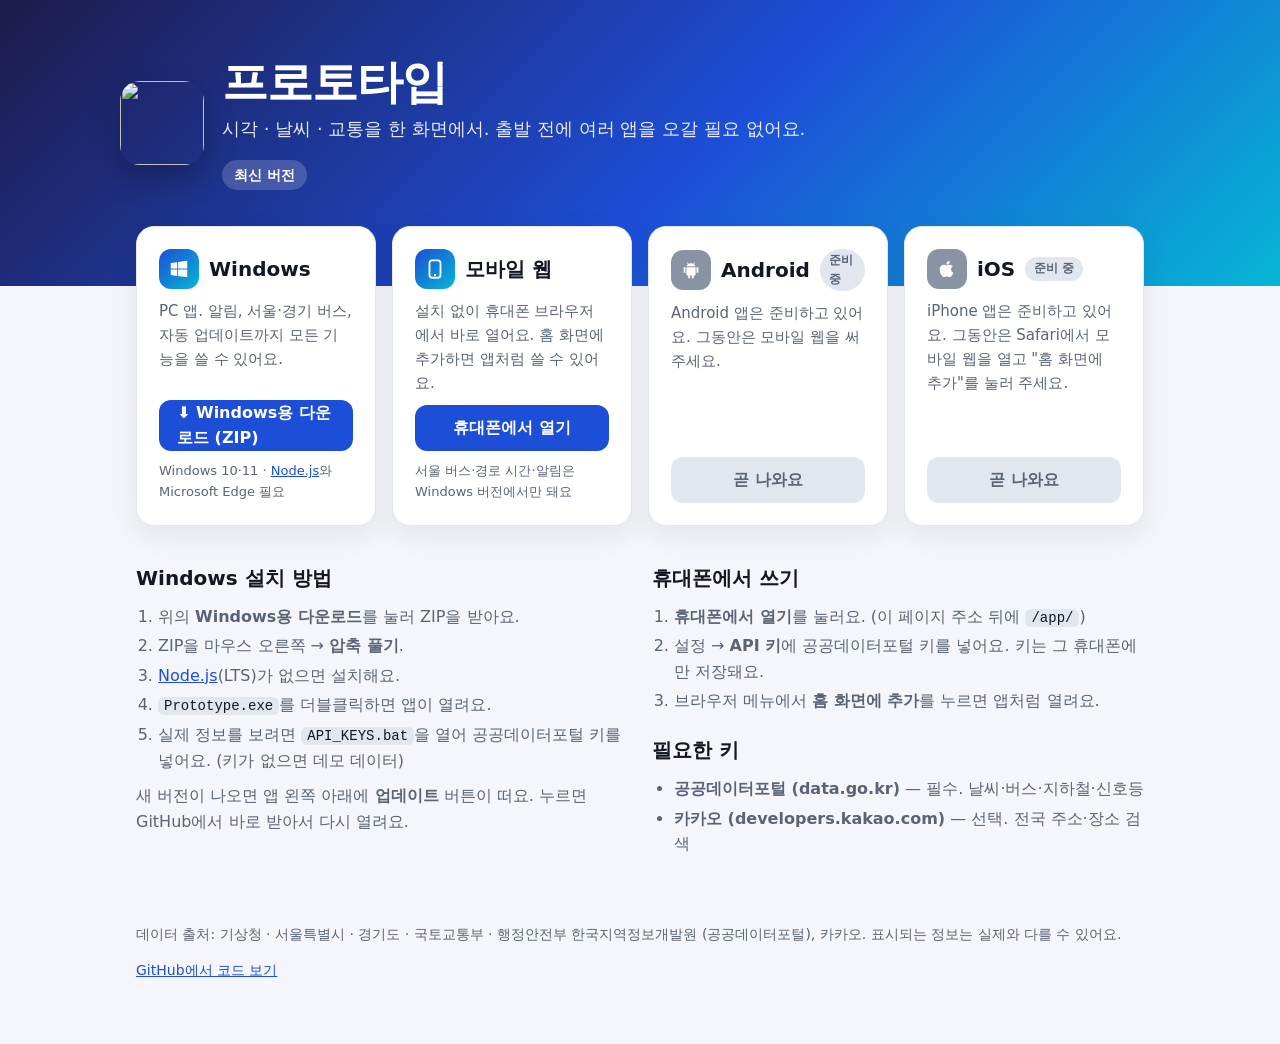
==== site/index.html @ 010fbab5 "프로토타입 1.2.0: Windows 앱 + 모바일 웹 + 다운로드 페이지 - Windows: Prototype.exe (Edge 앱 창 + 로컬 Node 서버) - 자동 업데이트" ====
<!doctype html>
<html lang="ko">
<head>
  <meta charset="utf-8">
  <meta name="viewport" content="width=device-width, initial-scale=1">
  <meta name="color-scheme" content="light dark">
  <title>프로토타입 다운로드</title>
  <meta name="description" content="시각·날씨·교통을 한 화면에서 — 프로토타입 앱 다운로드">
  <link rel="icon" href="icon.svg" type="image/svg+xml">
  <style>
    :root {
      --bg: #f4f6fb; --card: #ffffff; --text: #121722; --muted: #5a6474; --line: #e1e6ef;
      --accent: #1d4ed8; --accent-2: #06b6d4; --soon: #8a93a3; --ok: #15803d;
      --shadow: 0 10px 30px rgba(17, 24, 39, .08);
    }
    @media (prefers-color-scheme: dark) {
      :root { --bg: #0b0f1a; --card: #141a28; --text: #eef2f8; --muted: #a3adbd; --line: #263043; --accent: #6ea2ff; --accent-2: #38d1e6; --soon: #7b8495; --ok: #4fd18a; --shadow: 0 10px 30px rgba(0, 0, 0, .4); }
    }
    * { box-sizing: border-box; }
    body { margin: 0; background: var(--bg); color: var(--text); font: 16px/1.6 "Segoe UI Variable Text", "Segoe UI", "Malgun Gothic", "Apple SD Gothic Neo", system-ui, sans-serif; }
    a { color: var(--accent); }
    .hero { background: linear-gradient(135deg, #1e1b4b 0%, #1d4ed8 55%, #06b6d4 100%); color: #fff; padding: 56px 16px 96px; }
    .wrap { max-width: 1040px; margin: 0 auto; }
    .brand { display: flex; align-items: center; gap: 18px; }
    .brand img { width: 84px; height: 84px; border-radius: 20px; box-shadow: 0 12px 30px rgba(0,0,0,.25); }
    h1 { margin: 0; font-size: clamp(30px, 5vw, 46px); line-height: 1.15; letter-spacing: -0.02em; }
    .tag { margin: 6px 0 0; font-size: 18px; opacity: .9; }
    .ver { display: inline-block; margin-top: 16px; padding: 4px 12px; border-radius: 999px; background: rgba(255,255,255,.18); font-weight: 600; font-size: 14px; }
    .cards { display: grid; grid-template-columns: repeat(auto-fit, minmax(240px, 1fr)); gap: 16px; margin-top: -60px; padding: 0 16px; }
    .card { background: var(--card); border: 1px solid var(--line); border-radius: 18px; padding: 22px; box-shadow: var(--shadow); display: flex; flex-direction: column; gap: 10px; }
    .card h2 { margin: 0; font-size: 20px; display: flex; align-items: center; gap: 10px; }
    .card p { margin: 0; color: var(--muted); font-size: 15px; }
    .card .grow { flex: 1; }
    .ico { width: 40px; height: 40px; border-radius: 12px; display: inline-flex; align-items: center; justify-content: center; background: linear-gradient(135deg, var(--accent), var(--accent-2)); color: #fff; flex: none; }
    .ico svg { width: 22px; height: 22px; }
    .soon .ico { background: var(--soon); }
    .btn { display: inline-flex; align-items: center; justify-content: center; gap: 8px; min-height: 46px; padding: 0 18px; border-radius: 12px; background: var(--accent); color: #fff; font-weight: 700; text-decoration: none; border: 0; }
    .btn:hover { filter: brightness(1.08); }
    .btn.ghost { background: transparent; color: var(--accent); border: 1px solid var(--line); }
    .btn[aria-disabled="true"] { background: var(--line); color: var(--muted); pointer-events: none; }
    .badge { font-size: 12px; font-weight: 700; padding: 2px 9px; border-radius: 999px; background: var(--line); color: var(--muted); }
    section.more { padding: 36px 16px 8px; }
    section.more h3 { font-size: 20px; margin: 0 0 10px; }
    ol, ul { margin: 0; padding-left: 22px; color: var(--muted); }
    li { margin: 4px 0; }
    code { background: var(--line); padding: 1px 6px; border-radius: 6px; font-size: 14px; color: var(--text); }
    .grid2 { display: grid; grid-template-columns: repeat(auto-fit, minmax(300px, 1fr)); gap: 24px; }
    footer { padding: 40px 16px 48px; color: var(--muted); font-size: 14px; }
    :focus-visible { outline: 3px solid var(--accent-2); outline-offset: 2px; border-radius: 10px; }
  </style>
</head>
<body>
  <header class="hero">
    <div class="wrap brand">
      <img src="icon.svg" alt="">
      <div>
        <h1>프로토타입</h1>
        <p class="tag">시각 · 날씨 · 교통을 한 화면에서. 출발 전에 여러 앱을 오갈 필요 없어요.</p>
        <span class="ver" id="ver">최신 버전 확인 중…</span>
      </div>
    </div>
  </header>

  <main class="wrap">
    <div class="cards">
      <article class="card">
        <h2><span class="ico"><svg viewBox="0 0 24 24" fill="currentColor"><path d="M3 5.5 10 4.5v7H3zM11 4.4 21 3v8.5H11zM3 12.5h7v7l-7-1zM11 12.5h10V21l-10-1.4z"/></svg></span>Windows</h2>
        <p class="grow">PC 앱. 알림, 서울·경기 버스, 자동 업데이트까지 모든 기능을 쓸 수 있어요.</p>
        <a class="btn" href="https://github.com/Archenied/prototype/archive/refs/heads/main.zip">⬇ Windows용 다운로드 (ZIP)</a>
        <p style="font-size:13px">Windows 10·11 · <a href="https://nodejs.org/">Node.js</a>와 Microsoft Edge 필요</p>
      </article>

      <article class="card">
        <h2><span class="ico"><svg viewBox="0 0 24 24" fill="none" stroke="currentColor" stroke-width="2"><rect x="6" y="2.5" width="12" height="19" rx="3"/><path d="M11 18.5h2"/></svg></span>모바일 웹</h2>
        <p class="grow">설치 없이 휴대폰 브라우저에서 바로 열어요. 홈 화면에 추가하면 앱처럼 쓸 수 있어요.</p>
        <a class="btn" href="app/">휴대폰에서 열기</a>
        <p style="font-size:13px">서울 버스·경로 시간·알림은 Windows 버전에서만 돼요</p>
      </article>

      <article class="card soon">
        <h2><span class="ico"><svg viewBox="0 0 24 24" fill="currentColor"><path d="M7 9h10v8a1 1 0 0 1-1 1h-1v3h-2v-3h-2v3H9v-3H8a1 1 0 0 1-1-1zM4 9h2v6H4zm14 0h2v6h-2zM8.3 3.6l1 1.7A5 5 0 0 1 12 4.5a5 5 0 0 1 2.7.8l1-1.7.6.4-1 1.7A5 5 0 0 1 17 8H7a5 5 0 0 1 1.7-2.3l-1-1.7z"/></svg></span>Android <span class="badge">준비 중</span></h2>
        <p class="grow">Android 앱은 준비하고 있어요. 그동안은 모바일 웹을 써 주세요.</p>
        <span class="btn" aria-disabled="true">곧 나와요</span>
      </article>

      <article class="card soon">
        <h2><span class="ico"><svg viewBox="0 0 24 24" fill="currentColor"><path d="M16.4 12.6c0-2.3 1.9-3.4 2-3.5a4.3 4.3 0 0 0-3.4-1.8c-1.4-.2-2.8.8-3.5.8s-1.8-.8-3-.8A4.4 4.4 0 0 0 4.8 9.6c-1.6 2.7-.4 6.8 1.1 9 .8 1.1 1.7 2.3 2.9 2.3s1.6-.7 3-.7 1.8.7 3 .7 2-1.1 2.8-2.2a9.4 9.4 0 0 0 1.2-2.6 4 4 0 0 1-2.4-3.5zM14 5.9A4 4 0 0 0 15 3a4.1 4.1 0 0 0-2.7 1.4 3.8 3.8 0 0 0-1 2.8A3.4 3.4 0 0 0 14 5.9z"/></svg></span>iOS <span class="badge">준비 중</span></h2>
        <p class="grow">iPhone 앱은 준비하고 있어요. 그동안은 Safari에서 모바일 웹을 열고 "홈 화면에 추가"를 눌러 주세요.</p>
        <span class="btn" aria-disabled="true">곧 나와요</span>
      </article>
    </div>

    <section class="more grid2">
      <div>
        <h3>Windows 설치 방법</h3>
        <ol>
          <li>위의 <b>Windows용 다운로드</b>를 눌러 ZIP을 받아요.</li>
          <li>ZIP을 마우스 오른쪽 → <b>압축 풀기</b>.</li>
          <li><a href="https://nodejs.org/">Node.js</a>(LTS)가 없으면 설치해요.</li>
          <li><code>Prototype.exe</code>를 더블클릭하면 앱이 열려요.</li>
          <li>실제 정보를 보려면 <code>API_KEYS.bat</code>을 열어 공공데이터포털 키를 넣어요. (키가 없으면 데모 데이터)</li>
        </ol>
        <p style="color:var(--muted);margin-top:10px">새 버전이 나오면 앱 왼쪽 아래에 <b>업데이트</b> 버튼이 떠요. 누르면 GitHub에서 바로 받아서 다시 열려요.</p>
      </div>
      <div>
        <h3>휴대폰에서 쓰기</h3>
        <ol>
          <li><b>휴대폰에서 열기</b>를 눌러요. (이 페이지 주소 뒤에 <code>/app/</code>)</li>
          <li>설정 → <b>API 키</b>에 공공데이터포털 키를 넣어요. 키는 그 휴대폰에만 저장돼요.</li>
          <li>브라우저 메뉴에서 <b>홈 화면에 추가</b>를 누르면 앱처럼 열려요.</li>
        </ol>
        <h3 style="margin-top:20px">필요한 키</h3>
        <ul>
          <li><b>공공데이터포털 (data.go.kr)</b> — 필수. 날씨·버스·지하철·신호등</li>
          <li><b>카카오 (developers.kakao.com)</b> — 선택. 전국 주소·장소 검색</li>
        </ul>
      </div>
    </section>
  </main>

  <footer class="wrap">
    <p>데이터 출처: 기상청 · 서울특별시 · 경기도 · 국토교통부 · 행정안전부 한국지역정보개발원 (공공데이터포털), 카카오. 표시되는 정보는 실제와 다를 수 있어요.</p>
    <p><a href="https://github.com/Archenied/prototype">GitHub에서 코드 보기</a></p>
  </footer>

  <script>
    fetch('version.json', { cache: 'no-store' })
      .then((r) => r.json())
      .then((j) => { document.getElementById('ver').textContent = '최신 버전 ' + j.version; })
      .catch(() => { document.getElementById('ver').textContent = '최신 버전'; });
  </script>
</body>
</html>
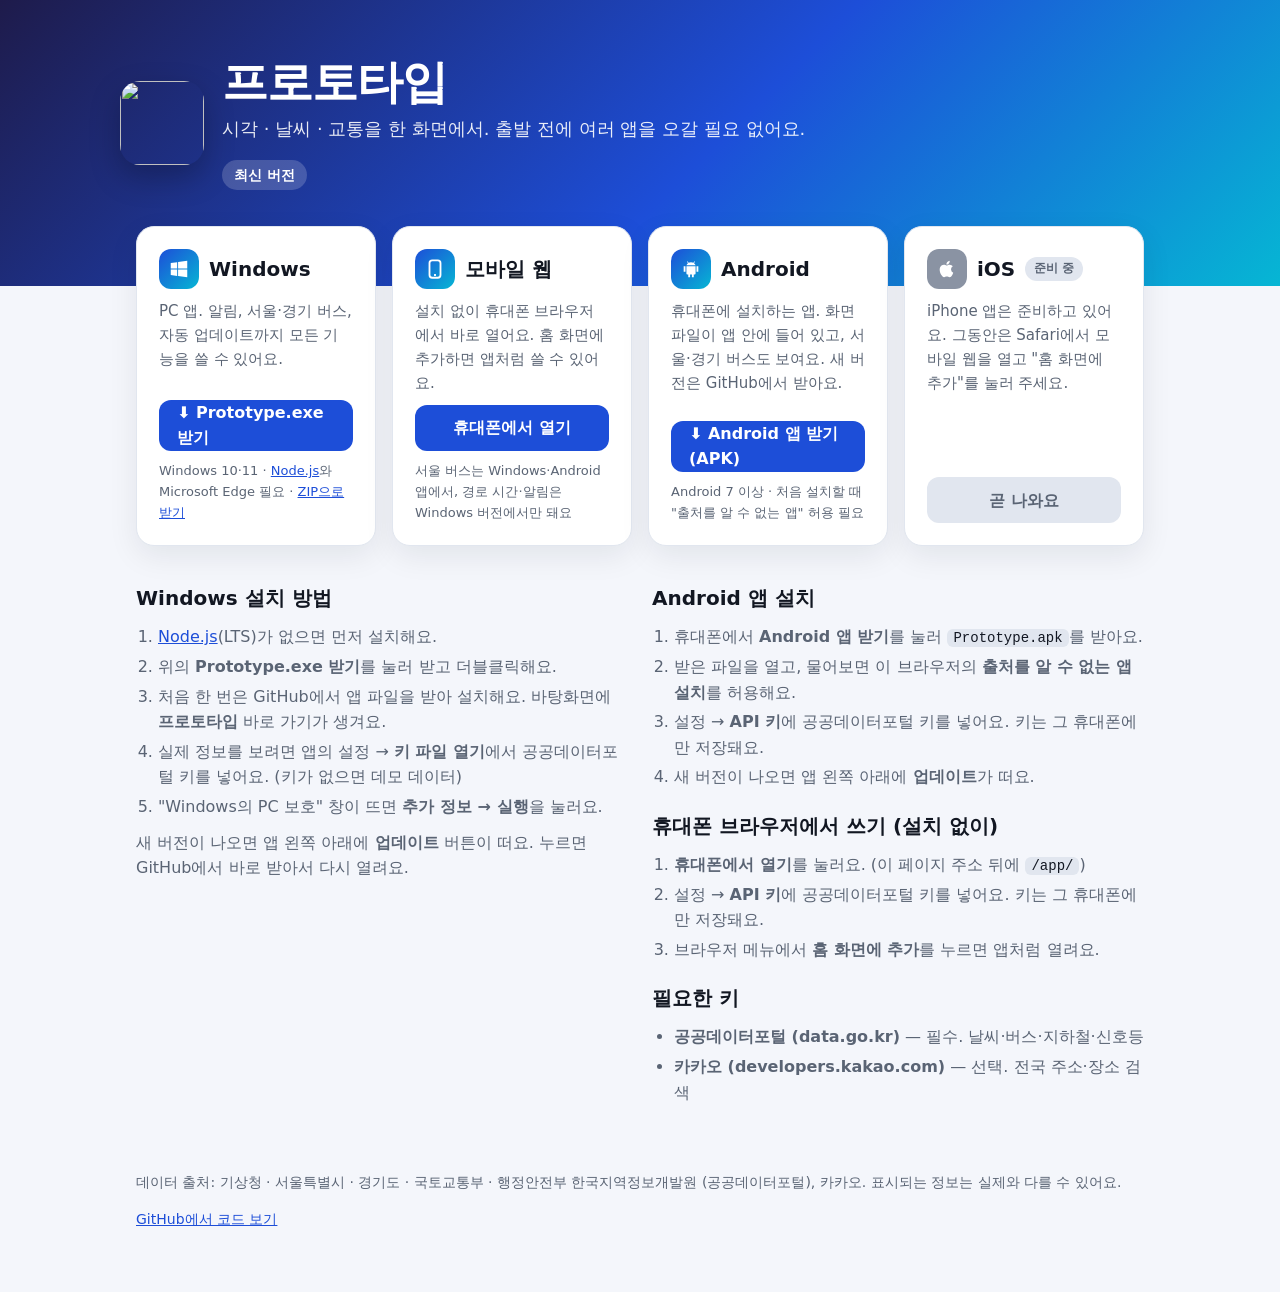
==== commit 69563297: "프로토타입 1.3.0: Android 앱, exe 하나로 설치, 인터넷 시각 보정 - Android 앱(android/): web/ 화면을 APK 안에 넣은 WebView 앱. 서" ====
--- a/site/index.html
+++ b/site/index.html
@@ -66,21 +66,22 @@
       <article class="card">
         <h2><span class="ico"><svg viewBox="0 0 24 24" fill="currentColor"><path d="M3 5.5 10 4.5v7H3zM11 4.4 21 3v8.5H11zM3 12.5h7v7l-7-1zM11 12.5h10V21l-10-1.4z"/></svg></span>Windows</h2>
         <p class="grow">PC 앱. 알림, 서울·경기 버스, 자동 업데이트까지 모든 기능을 쓸 수 있어요.</p>
-        <a class="btn" href="https://github.com/Archenied/prototype/archive/refs/heads/main.zip">⬇ Windows용 다운로드 (ZIP)</a>
-        <p style="font-size:13px">Windows 10·11 · <a href="https://nodejs.org/">Node.js</a>와 Microsoft Edge 필요</p>
+        <a class="btn" href="https://github.com/Archenied/prototype/raw/main/Prototype.exe">⬇ Prototype.exe 받기</a>
+        <p style="font-size:13px">Windows 10·11 · <a href="https://nodejs.org/">Node.js</a>와 Microsoft Edge 필요 · <a href="https://github.com/Archenied/prototype/archive/refs/heads/main.zip">ZIP으로 받기</a></p>
       </article>
 
       <article class="card">
         <h2><span class="ico"><svg viewBox="0 0 24 24" fill="none" stroke="currentColor" stroke-width="2"><rect x="6" y="2.5" width="12" height="19" rx="3"/><path d="M11 18.5h2"/></svg></span>모바일 웹</h2>
         <p class="grow">설치 없이 휴대폰 브라우저에서 바로 열어요. 홈 화면에 추가하면 앱처럼 쓸 수 있어요.</p>
         <a class="btn" href="app/">휴대폰에서 열기</a>
-        <p style="font-size:13px">서울 버스·경로 시간·알림은 Windows 버전에서만 돼요</p>
+        <p style="font-size:13px">서울 버스는 Windows·Android 앱에서, 경로 시간·알림은 Windows 버전에서만 돼요</p>
       </article>
 
-      <article class="card soon">
-        <h2><span class="ico"><svg viewBox="0 0 24 24" fill="currentColor"><path d="M7 9h10v8a1 1 0 0 1-1 1h-1v3h-2v-3h-2v3H9v-3H8a1 1 0 0 1-1-1zM4 9h2v6H4zm14 0h2v6h-2zM8.3 3.6l1 1.7A5 5 0 0 1 12 4.5a5 5 0 0 1 2.7.8l1-1.7.6.4-1 1.7A5 5 0 0 1 17 8H7a5 5 0 0 1 1.7-2.3l-1-1.7z"/></svg></span>Android <span class="badge">준비 중</span></h2>
-        <p class="grow">Android 앱은 준비하고 있어요. 그동안은 모바일 웹을 써 주세요.</p>
-        <span class="btn" aria-disabled="true">곧 나와요</span>
+      <article class="card">
+        <h2><span class="ico"><svg viewBox="0 0 24 24" fill="currentColor"><path d="M7 9h10v8a1 1 0 0 1-1 1h-1v3h-2v-3h-2v3H9v-3H8a1 1 0 0 1-1-1zM4 9h2v6H4zm14 0h2v6h-2zM8.3 3.6l1 1.7A5 5 0 0 1 12 4.5a5 5 0 0 1 2.7.8l1-1.7.6.4-1 1.7A5 5 0 0 1 17 8H7a5 5 0 0 1 1.7-2.3l-1-1.7z"/></svg></span>Android</h2>
+        <p class="grow">휴대폰에 설치하는 앱. 화면 파일이 앱 안에 들어 있고, 서울·경기 버스도 보여요. 새 버전은 GitHub에서 받아요.</p>
+        <a class="btn" href="https://github.com/Archenied/prototype/releases/latest/download/Prototype.apk">⬇ Android 앱 받기 (APK)</a>
+        <p style="font-size:13px">Android 7 이상 · 처음 설치할 때 "출처를 알 수 없는 앱" 허용 필요</p>
       </article>
 
       <article class="card soon">
@@ -94,16 +95,23 @@
       <div>
         <h3>Windows 설치 방법</h3>
         <ol>
-          <li>위의 <b>Windows용 다운로드</b>를 눌러 ZIP을 받아요.</li>
-          <li>ZIP을 마우스 오른쪽 → <b>압축 풀기</b>.</li>
-          <li><a href="https://nodejs.org/">Node.js</a>(LTS)가 없으면 설치해요.</li>
-          <li><code>Prototype.exe</code>를 더블클릭하면 앱이 열려요.</li>
-          <li>실제 정보를 보려면 <code>API_KEYS.bat</code>을 열어 공공데이터포털 키를 넣어요. (키가 없으면 데모 데이터)</li>
+          <li><a href="https://nodejs.org/">Node.js</a>(LTS)가 없으면 먼저 설치해요.</li>
+          <li>위의 <b>Prototype.exe 받기</b>를 눌러 받고 더블클릭해요.</li>
+          <li>처음 한 번은 GitHub에서 앱 파일을 받아 설치해요. 바탕화면에 <b>프로토타입</b> 바로 가기가 생겨요.</li>
+          <li>실제 정보를 보려면 앱의 설정 → <b>키 파일 열기</b>에서 공공데이터포털 키를 넣어요. (키가 없으면 데모 데이터)</li>
+          <li>"Windows의 PC 보호" 창이 뜨면 <b>추가 정보 → 실행</b>을 눌러요.</li>
         </ol>
         <p style="color:var(--muted);margin-top:10px">새 버전이 나오면 앱 왼쪽 아래에 <b>업데이트</b> 버튼이 떠요. 누르면 GitHub에서 바로 받아서 다시 열려요.</p>
       </div>
       <div>
-        <h3>휴대폰에서 쓰기</h3>
+        <h3>Android 앱 설치</h3>
+        <ol>
+          <li>휴대폰에서 <b>Android 앱 받기</b>를 눌러 <code>Prototype.apk</code>를 받아요.</li>
+          <li>받은 파일을 열고, 물어보면 이 브라우저의 <b>출처를 알 수 없는 앱 설치</b>를 허용해요.</li>
+          <li>설정 → <b>API 키</b>에 공공데이터포털 키를 넣어요. 키는 그 휴대폰에만 저장돼요.</li>
+          <li>새 버전이 나오면 앱 왼쪽 아래에 <b>업데이트</b>가 떠요.</li>
+        </ol>
+        <h3 style="margin-top:20px">휴대폰 브라우저에서 쓰기 (설치 없이)</h3>
         <ol>
           <li><b>휴대폰에서 열기</b>를 눌러요. (이 페이지 주소 뒤에 <code>/app/</code>)</li>
           <li>설정 → <b>API 키</b>에 공공데이터포털 키를 넣어요. 키는 그 휴대폰에만 저장돼요.</li>
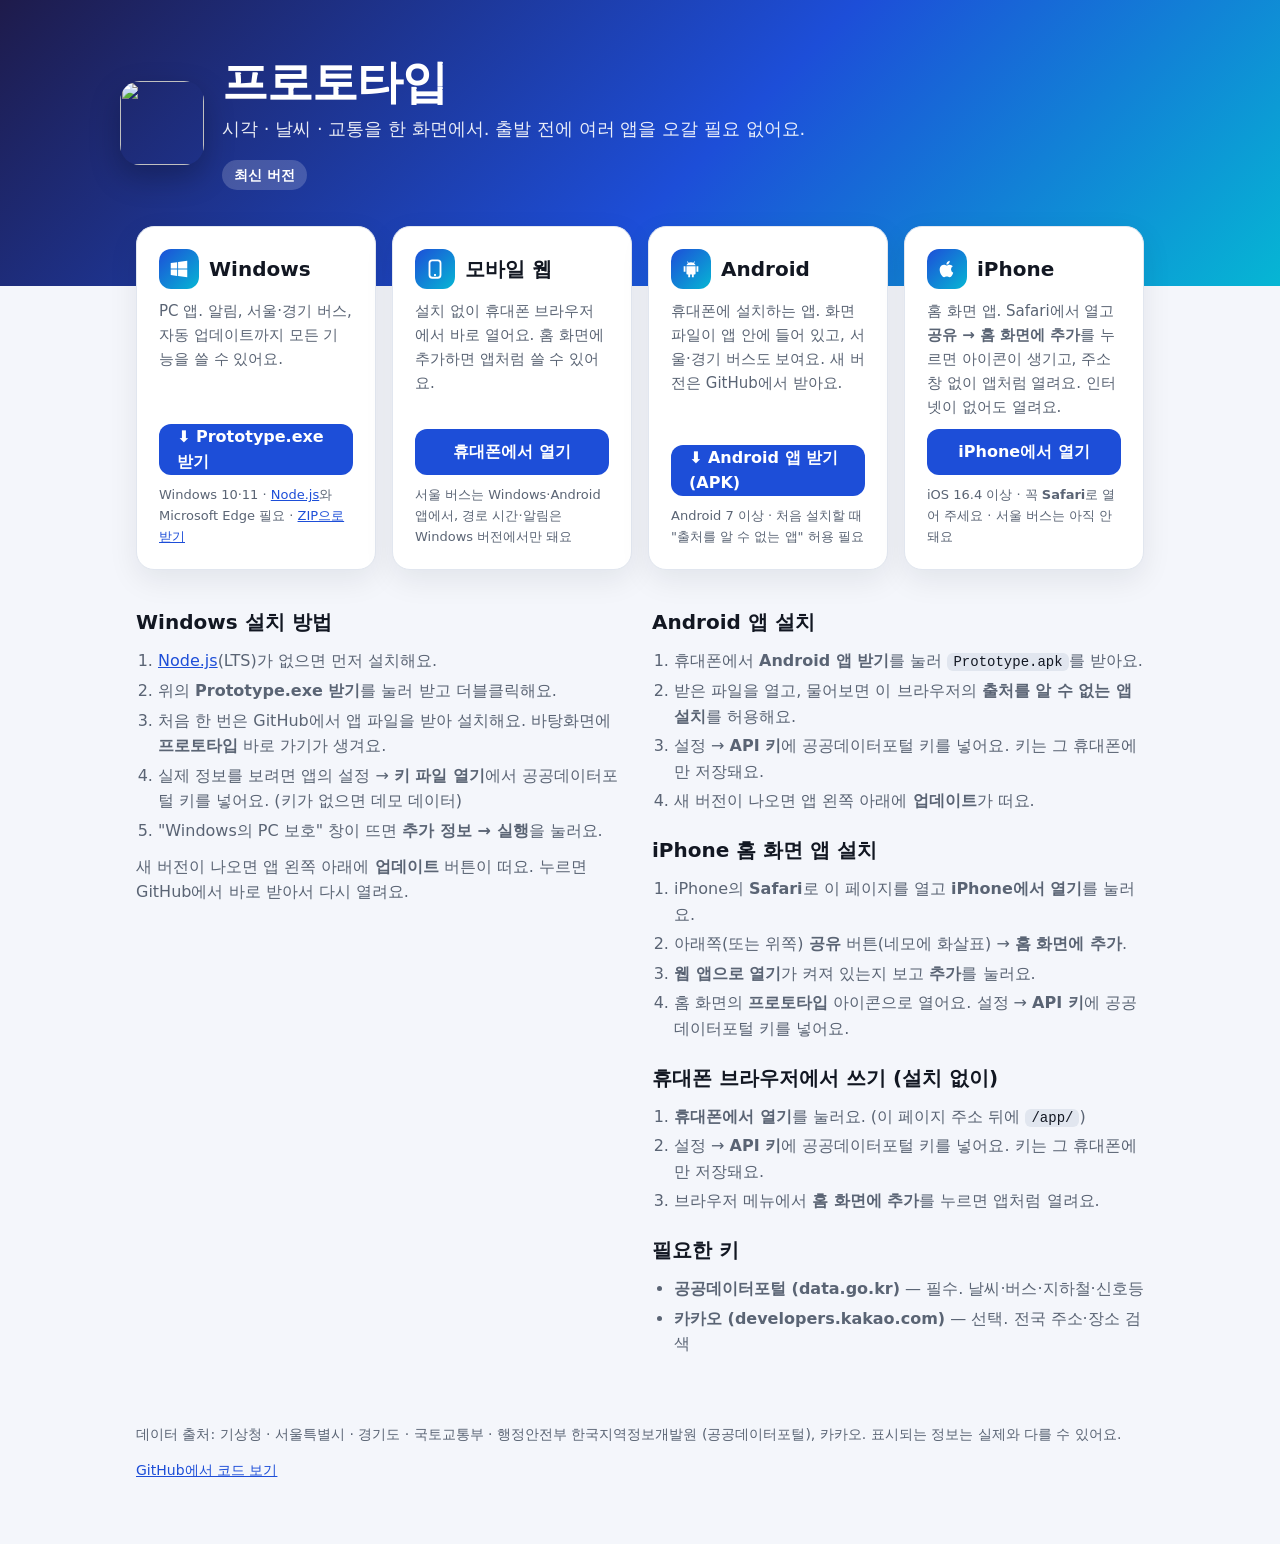
==== commit 86c08a24: "프로토타입 1.4.0: Windows 자기 창(WebView2), iPhone 홈 화면 앱 - Prototype.exe가 Edge 창 대신 자기 창을 연다 (WebView2, SD" ====
--- a/site/index.html
+++ b/site/index.html
@@ -84,10 +84,11 @@
         <p style="font-size:13px">Android 7 이상 · 처음 설치할 때 "출처를 알 수 없는 앱" 허용 필요</p>
       </article>
 
-      <article class="card soon">
-        <h2><span class="ico"><svg viewBox="0 0 24 24" fill="currentColor"><path d="M16.4 12.6c0-2.3 1.9-3.4 2-3.5a4.3 4.3 0 0 0-3.4-1.8c-1.4-.2-2.8.8-3.5.8s-1.8-.8-3-.8A4.4 4.4 0 0 0 4.8 9.6c-1.6 2.7-.4 6.8 1.1 9 .8 1.1 1.7 2.3 2.9 2.3s1.6-.7 3-.7 1.8.7 3 .7 2-1.1 2.8-2.2a9.4 9.4 0 0 0 1.2-2.6 4 4 0 0 1-2.4-3.5zM14 5.9A4 4 0 0 0 15 3a4.1 4.1 0 0 0-2.7 1.4 3.8 3.8 0 0 0-1 2.8A3.4 3.4 0 0 0 14 5.9z"/></svg></span>iOS <span class="badge">준비 중</span></h2>
-        <p class="grow">iPhone 앱은 준비하고 있어요. 그동안은 Safari에서 모바일 웹을 열고 "홈 화면에 추가"를 눌러 주세요.</p>
-        <span class="btn" aria-disabled="true">곧 나와요</span>
+      <article class="card">
+        <h2><span class="ico"><svg viewBox="0 0 24 24" fill="currentColor"><path d="M16.4 12.6c0-2.3 1.9-3.4 2-3.5a4.3 4.3 0 0 0-3.4-1.8c-1.4-.2-2.8.8-3.5.8s-1.8-.8-3-.8A4.4 4.4 0 0 0 4.8 9.6c-1.6 2.7-.4 6.8 1.1 9 .8 1.1 1.7 2.3 2.9 2.3s1.6-.7 3-.7 1.8.7 3 .7 2-1.1 2.8-2.2a9.4 9.4 0 0 0 1.2-2.6 4 4 0 0 1-2.4-3.5zM14 5.9A4 4 0 0 0 15 3a4.1 4.1 0 0 0-2.7 1.4 3.8 3.8 0 0 0-1 2.8A3.4 3.4 0 0 0 14 5.9z"/></svg></span>iPhone</h2>
+        <p class="grow">홈 화면 앱. Safari에서 열고 <b>공유 → 홈 화면에 추가</b>를 누르면 아이콘이 생기고, 주소창 없이 앱처럼 열려요. 인터넷이 없어도 열려요.</p>
+        <a class="btn" href="app/">iPhone에서 열기</a>
+        <p style="font-size:13px">iOS 16.4 이상 · 꼭 <b>Safari</b>로 열어 주세요 · 서울 버스는 아직 안 돼요</p>
       </article>
     </div>
 
@@ -110,6 +111,13 @@
           <li>받은 파일을 열고, 물어보면 이 브라우저의 <b>출처를 알 수 없는 앱 설치</b>를 허용해요.</li>
           <li>설정 → <b>API 키</b>에 공공데이터포털 키를 넣어요. 키는 그 휴대폰에만 저장돼요.</li>
           <li>새 버전이 나오면 앱 왼쪽 아래에 <b>업데이트</b>가 떠요.</li>
+        </ol>
+        <h3 style="margin-top:20px">iPhone 홈 화면 앱 설치</h3>
+        <ol>
+          <li>iPhone의 <b>Safari</b>로 이 페이지를 열고 <b>iPhone에서 열기</b>를 눌러요.</li>
+          <li>아래쪽(또는 위쪽) <b>공유</b> 버튼(네모에 화살표) → <b>홈 화면에 추가</b>.</li>
+          <li><b>웹 앱으로 열기</b>가 켜져 있는지 보고 <b>추가</b>를 눌러요.</li>
+          <li>홈 화면의 <b>프로토타입</b> 아이콘으로 열어요. 설정 → <b>API 키</b>에 공공데이터포털 키를 넣어요.</li>
         </ol>
         <h3 style="margin-top:20px">휴대폰 브라우저에서 쓰기 (설치 없이)</h3>
         <ol>
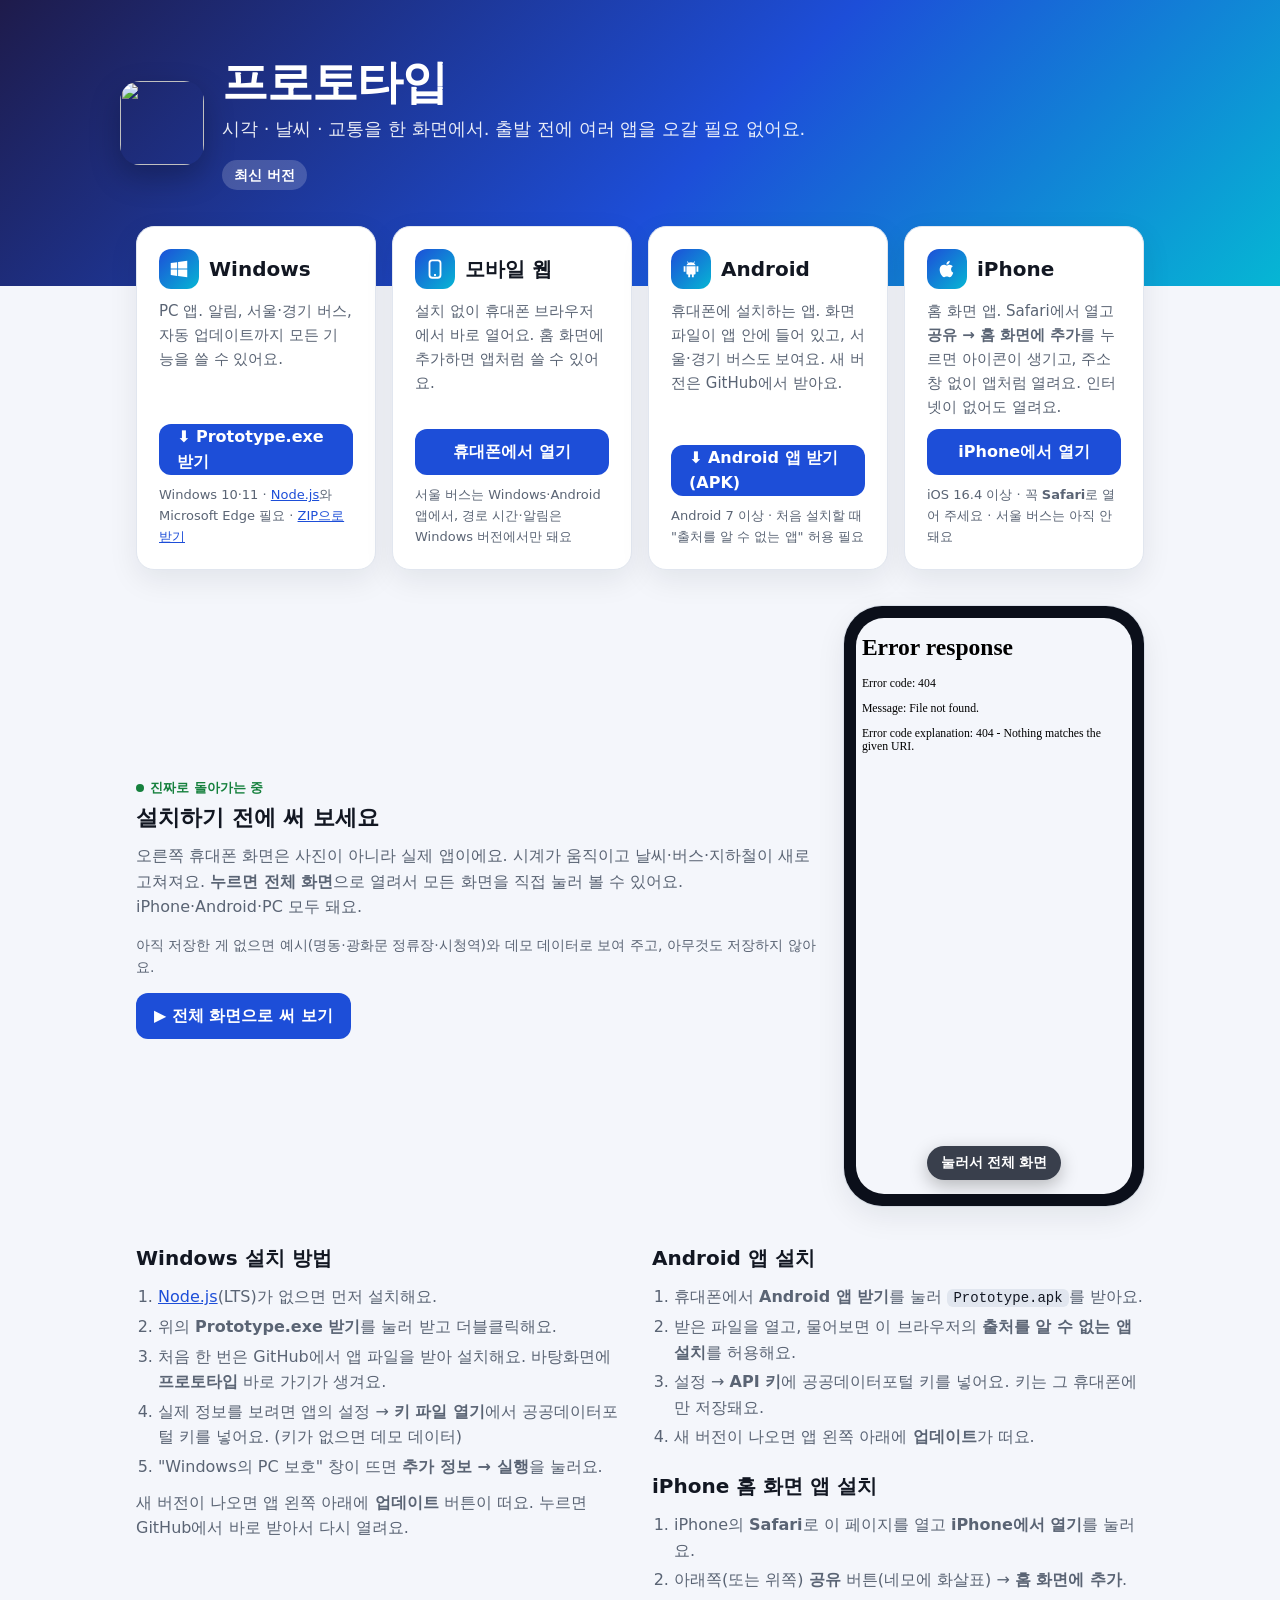
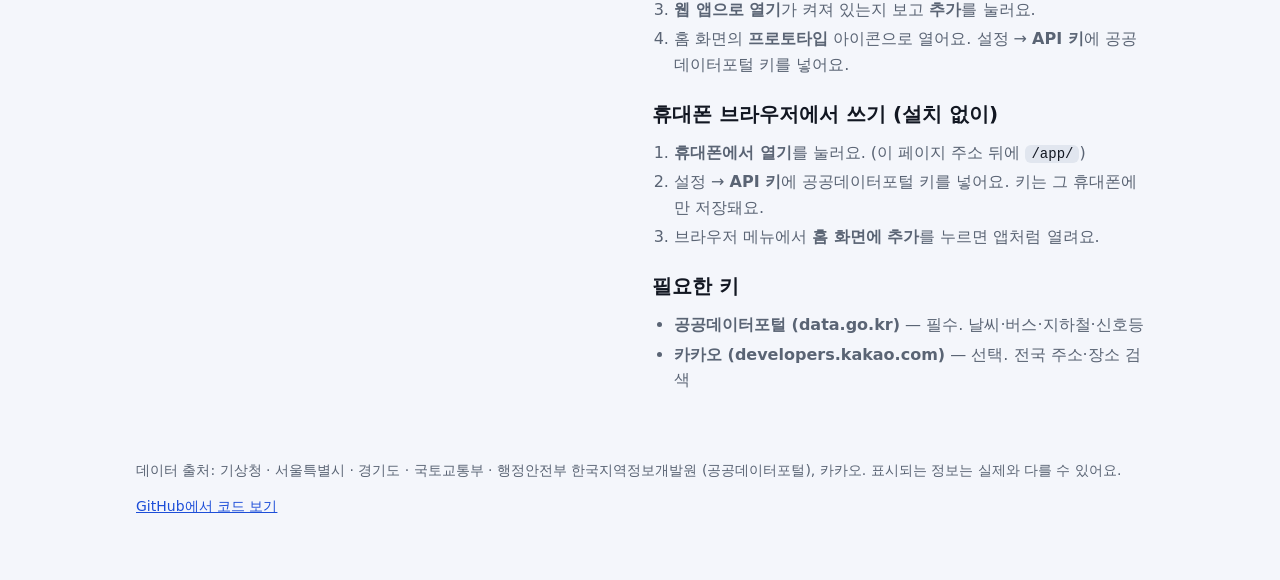
==== commit 27b248e0: "1.4.1: 다운로드 페이지 실제 앱 미리보기 + 눌러서 전체 화면 (iPhone 포함) - site: 휴대폰 틀 안에서 실제 앱(app/?preview)이 돌아가고, 누르면 화면" ====
--- a/site/index.html
+++ b/site/index.html
@@ -2,7 +2,7 @@
 <html lang="ko">
 <head>
   <meta charset="utf-8">
-  <meta name="viewport" content="width=device-width, initial-scale=1">
+  <meta name="viewport" content="width=device-width, initial-scale=1, viewport-fit=cover">
   <meta name="color-scheme" content="light dark">
   <title>프로토타입 다운로드</title>
   <meta name="description" content="시각·날씨·교통을 한 화면에서 — 프로토타입 앱 다운로드">
@@ -46,6 +46,29 @@
     code { background: var(--line); padding: 1px 6px; border-radius: 6px; font-size: 14px; color: var(--text); }
     .grid2 { display: grid; grid-template-columns: repeat(auto-fit, minmax(300px, 1fr)); gap: 24px; }
     footer { padding: 40px 16px 48px; color: var(--muted); font-size: 14px; }
+    /* 미리보기: 진짜 앱이 작은 휴대폰 틀 안에서 돌아간다. 누르면 전체 화면 */
+    section.preview { padding: 36px 16px 0; display: grid; grid-template-columns: minmax(0, 1fr) auto; gap: 28px; align-items: center; }
+    section.preview h3 { font-size: 22px; margin: 0 0 8px; }
+    section.preview p { color: var(--muted); margin: 0 0 14px; }
+    .phone { position: relative; width: 300px; height: 600px; border-radius: 38px; padding: 12px; background: #0b0f1a; box-shadow: var(--shadow), 0 0 0 1px var(--line); flex: none; }
+    .phone .screen { position: relative; width: 276px; height: 576px; border-radius: 28px; overflow: hidden; background: var(--bg); }
+    .phone iframe { position: absolute; left: 0; top: 0; width: 375px; height: 783px; border: 0; transform: scale(.736); transform-origin: 0 0; pointer-events: none; }
+    .phone .tap { position: absolute; inset: 0; border: 0; border-radius: 38px; background: transparent; cursor: pointer; display: flex; align-items: flex-end; justify-content: center; padding-bottom: 26px; }
+    .phone .tap span { background: rgba(17, 24, 39, .82); color: #fff; font-weight: 700; font-size: 14px; padding: 8px 14px; border-radius: 999px; box-shadow: 0 6px 18px rgba(0,0,0,.25); }
+    .phone .tap:hover span, .phone .tap:focus-visible span { background: var(--accent); }
+    .live { display: inline-flex; align-items: center; gap: 6px; font-size: 13px; font-weight: 700; color: var(--ok); }
+    .live::before { content: ""; width: 8px; height: 8px; border-radius: 50%; background: var(--ok); animation: pulse 1.6s infinite; }
+    @keyframes pulse { 50% { opacity: .3; } }
+    .full { position: fixed; inset: 0; z-index: 100; background: var(--bg); display: flex; flex-direction: column;
+      padding: env(safe-area-inset-top, 0) env(safe-area-inset-right, 0) 0 env(safe-area-inset-left, 0); }
+    .full[hidden] { display: none; }
+    .full .bar { display: flex; align-items: center; gap: 10px; padding: 8px 10px 8px 16px; border-bottom: 1px solid var(--line); background: var(--card); }
+    .full .bar b { flex: 1; font-size: 15px; }
+    .full .bar small { color: var(--muted); font-size: 12px; }
+    .full .close { min-height: 40px; padding: 0 14px; border-radius: 10px; border: 1px solid var(--line); background: var(--bg); color: var(--text); font: inherit; font-weight: 700; cursor: pointer; }
+    .full iframe { flex: 1; width: 100%; border: 0; background: var(--bg); }
+    body.locked { overflow: hidden; }
+    @media (max-width: 720px) { section.preview { grid-template-columns: 1fr; justify-items: center; text-align: center; } }
     :focus-visible { outline: 3px solid var(--accent-2); outline-offset: 2px; border-radius: 10px; }
   </style>
 </head>
@@ -92,6 +115,21 @@
       </article>
     </div>
 
+    <section class="preview" aria-labelledby="pv-title">
+      <div>
+        <span class="live">진짜로 돌아가는 중</span>
+        <h3 id="pv-title">설치하기 전에 써 보세요</h3>
+        <p>오른쪽 휴대폰 화면은 사진이 아니라 실제 앱이에요. 시계가 움직이고 날씨·버스·지하철이 새로 고쳐져요.
+          <b>누르면 전체 화면</b>으로 열려서 모든 화면을 직접 눌러 볼 수 있어요. iPhone·Android·PC 모두 돼요.</p>
+        <p style="font-size:14px">아직 저장한 게 없으면 예시(명동·광화문 정류장·시청역)와 데모 데이터로 보여 주고, 아무것도 저장하지 않아요.</p>
+        <a class="btn" href="#preview" data-open-preview>▶ 전체 화면으로 써 보기</a>
+      </div>
+      <div class="phone">
+        <div class="screen"><iframe src="app/?preview#/home" title="프로토타입 미리보기" loading="lazy" tabindex="-1" aria-hidden="true"></iframe></div>
+        <button class="tap" type="button" data-open-preview aria-label="미리보기를 전체 화면으로 열기"><span>눌러서 전체 화면</span></button>
+      </div>
+    </section>
+
     <section class="more grid2">
       <div>
         <h3>Windows 설치 방법</h3>
@@ -139,7 +177,55 @@
     <p><a href="https://github.com/Archenied/prototype">GitHub에서 코드 보기</a></p>
   </footer>
 
+  <div class="full" id="full" hidden role="dialog" aria-modal="true" aria-label="프로토타입 전체 화면 미리보기">
+    <div class="bar">
+      <b>프로토타입 <small id="full-note"></small></b>
+      <button class="close" type="button" id="full-close">✕ 닫기</button>
+    </div>
+  </div>
+
   <script>
+    // 미리보기 전체 화면: iPhone Safari는 웹 페이지의 '진짜 전체 화면'을 막아 두어서,
+    // 화면 전체를 덮는 층으로 띄운다 (모든 기기에서 같게 동작). 뒤로 가기·Esc·닫기로 닫힌다.
+    (function () {
+      const full = document.getElementById('full');
+      const note = document.getElementById('full-note');
+      let frame = null;
+      let opener = null;
+      function hasSaved() {
+        try { const v = JSON.parse(localStorage.getItem('proto.settings.v1') || 'null'); return !!(v && (v.onboardingDone || (v.regions || []).length || (v.targets || []).length)); } catch (e) { return false; }
+      }
+      function open(push) {
+        if (!full.hidden) return;
+        opener = document.activeElement;
+        note.textContent = hasSaved() ? '· 내가 저장한 설정' : '· 체험용 예시 (저장되지 않아요)';
+        frame = document.createElement('iframe');
+        frame.src = 'app/?preview#/home';
+        frame.title = '프로토타입';
+        frame.allow = 'geolocation';
+        full.append(frame);
+        full.hidden = false;
+        document.body.classList.add('locked');
+        if (push) history.pushState({ preview: true }, '', '#preview');
+        setTimeout(function () { try { frame.focus(); } catch (e) {} }, 300);
+      }
+      function close(fromHistory) {
+        if (full.hidden) return;
+        full.hidden = true;
+        document.body.classList.remove('locked');
+        if (frame) { frame.remove(); frame = null; }
+        if (!fromHistory && location.hash === '#preview') history.back();
+        if (opener && opener.focus) opener.focus();
+      }
+      document.querySelectorAll('[data-open-preview]').forEach(function (el) {
+        el.addEventListener('click', function (e) { e.preventDefault(); open(true); });
+      });
+      document.getElementById('full-close').addEventListener('click', function () { close(false); });
+      document.addEventListener('keydown', function (e) { if (e.key === 'Escape') close(false); });
+      addEventListener('popstate', function () { if (location.hash === '#preview') open(false); else close(true); });
+      if (location.hash === '#preview') open(false);
+    })();
+
     fetch('version.json', { cache: 'no-store' })
       .then((r) => r.json())
       .then((j) => { document.getElementById('ver').textContent = '최신 버전 ' + j.version; })
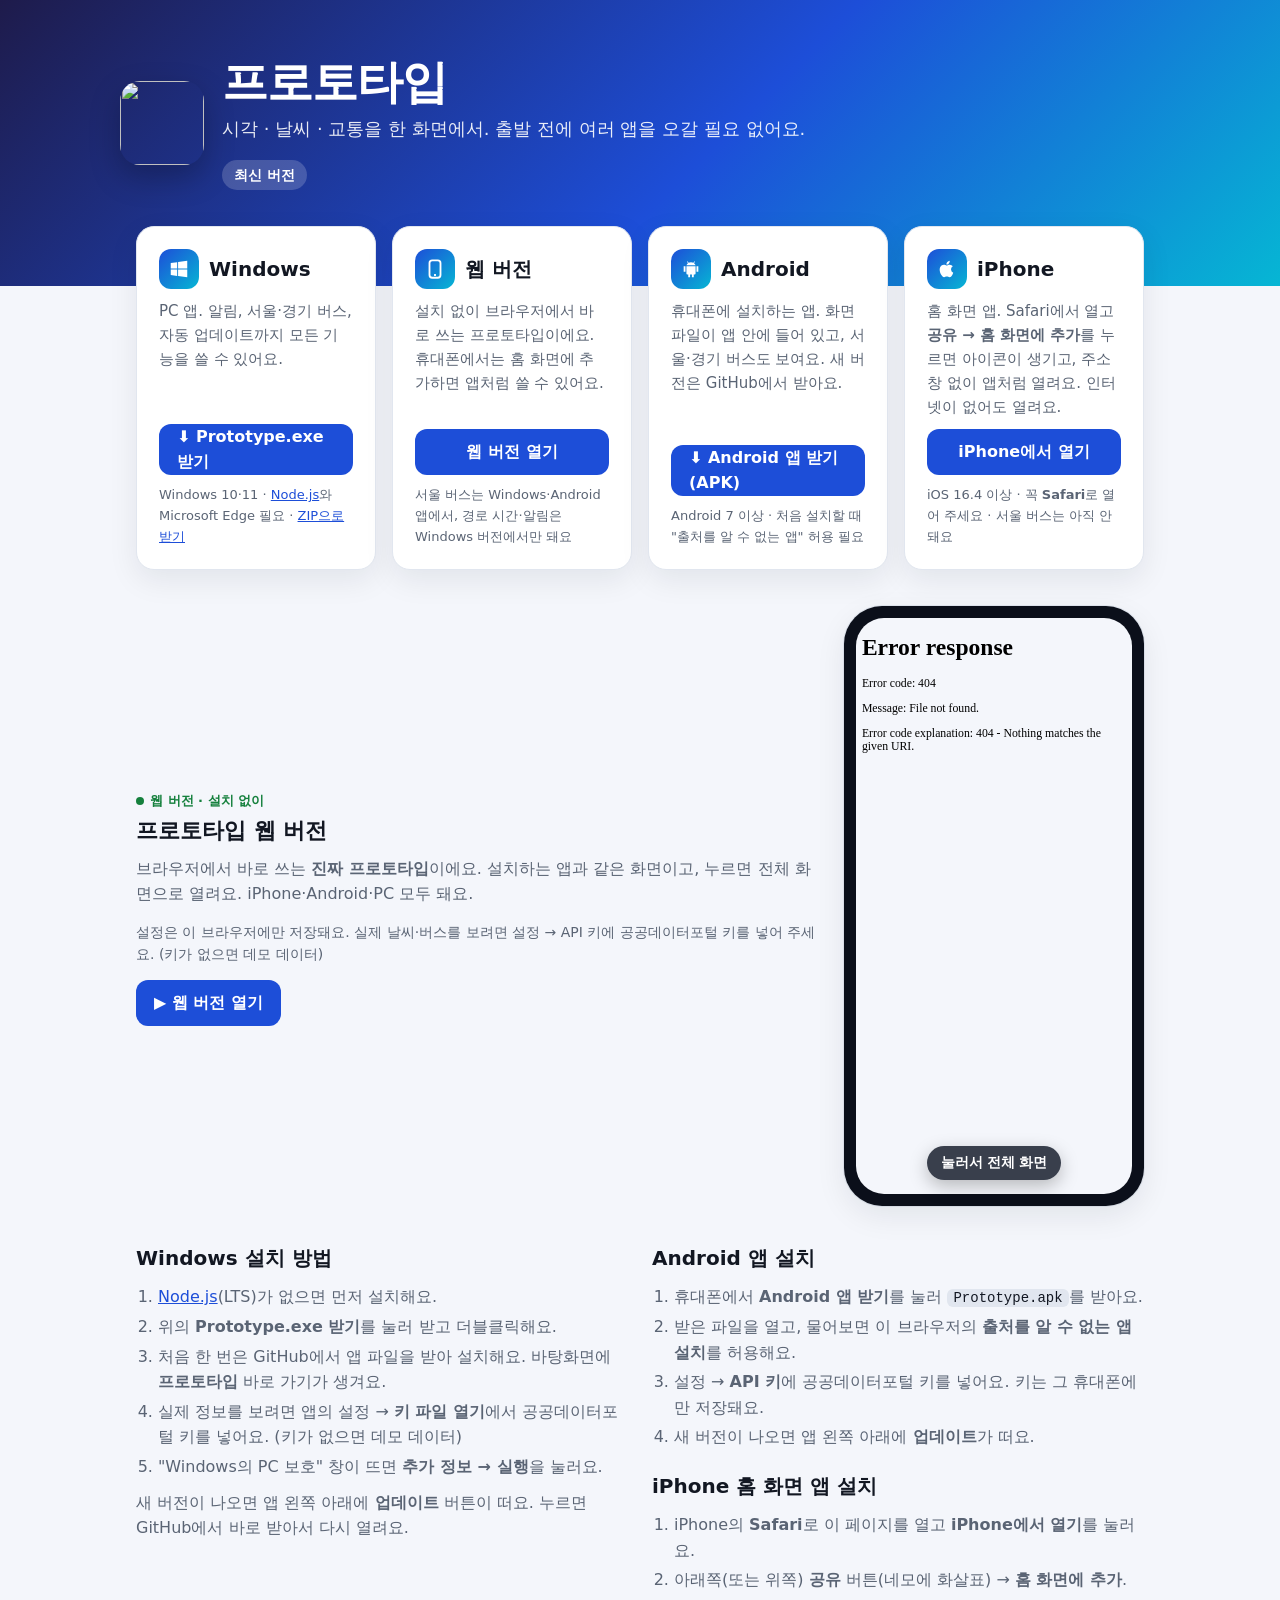
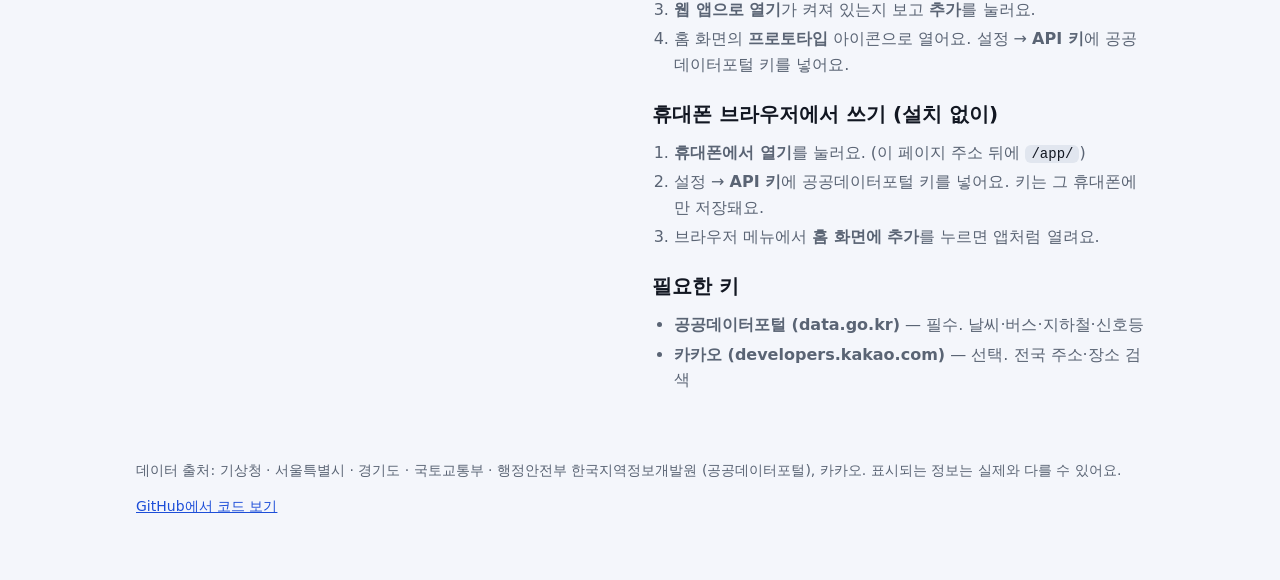
==== commit db384416: "1.8.1: 다운로드 페이지는 '미리보기'가 아니라 진짜 웹 버전 (예시 데이터 모드 삭제) - site: 휴대폰 틀·전체 화면 모두 app/ 그대로(설정 저장), 문구를 웹 버전" ====
--- a/site/index.html
+++ b/site/index.html
@@ -46,7 +46,7 @@
     code { background: var(--line); padding: 1px 6px; border-radius: 6px; font-size: 14px; color: var(--text); }
     .grid2 { display: grid; grid-template-columns: repeat(auto-fit, minmax(300px, 1fr)); gap: 24px; }
     footer { padding: 40px 16px 48px; color: var(--muted); font-size: 14px; }
-    /* 미리보기: 진짜 앱이 작은 휴대폰 틀 안에서 돌아간다. 누르면 전체 화면 */
+    /* 웹 버전: 진짜 앱이 작은 휴대폰 틀 안에서 돌아간다. 누르면 전체 화면 */
     section.preview { padding: 36px 16px 0; display: grid; grid-template-columns: minmax(0, 1fr) auto; gap: 28px; align-items: center; }
     section.preview h3 { font-size: 22px; margin: 0 0 8px; }
     section.preview p { color: var(--muted); margin: 0 0 14px; }
@@ -94,9 +94,9 @@
       </article>
 
       <article class="card">
-        <h2><span class="ico"><svg viewBox="0 0 24 24" fill="none" stroke="currentColor" stroke-width="2"><rect x="6" y="2.5" width="12" height="19" rx="3"/><path d="M11 18.5h2"/></svg></span>모바일 웹</h2>
-        <p class="grow">설치 없이 휴대폰 브라우저에서 바로 열어요. 홈 화면에 추가하면 앱처럼 쓸 수 있어요.</p>
-        <a class="btn" href="app/">휴대폰에서 열기</a>
+        <h2><span class="ico"><svg viewBox="0 0 24 24" fill="none" stroke="currentColor" stroke-width="2"><rect x="6" y="2.5" width="12" height="19" rx="3"/><path d="M11 18.5h2"/></svg></span>웹 버전</h2>
+        <p class="grow">설치 없이 브라우저에서 바로 쓰는 프로토타입이에요. 휴대폰에서는 홈 화면에 추가하면 앱처럼 쓸 수 있어요.</p>
+        <a class="btn" href="app/">웹 버전 열기</a>
         <p style="font-size:13px">서울 버스는 Windows·Android 앱에서, 경로 시간·알림은 Windows 버전에서만 돼요</p>
       </article>
 
@@ -117,16 +117,15 @@
 
     <section class="preview" aria-labelledby="pv-title">
       <div>
-        <span class="live">진짜로 돌아가는 중</span>
-        <h3 id="pv-title">설치하기 전에 써 보세요</h3>
-        <p>오른쪽 휴대폰 화면은 사진이 아니라 실제 앱이에요. 시계가 움직이고 날씨·버스·지하철이 새로 고쳐져요.
-          <b>누르면 전체 화면</b>으로 열려서 모든 화면을 직접 눌러 볼 수 있어요. iPhone·Android·PC 모두 돼요.</p>
-        <p style="font-size:14px">아직 저장한 게 없으면 예시(명동·광화문 정류장·시청역)와 데모 데이터로 보여 주고, 아무것도 저장하지 않아요.</p>
-        <a class="btn" href="#preview" data-open-preview>▶ 전체 화면으로 써 보기</a>
+        <span class="live">웹 버전 · 설치 없이</span>
+        <h3 id="pv-title">프로토타입 웹 버전</h3>
+        <p>브라우저에서 바로 쓰는 <b>진짜 프로토타입</b>이에요. 설치하는 앱과 같은 화면이고, 누르면 전체 화면으로 열려요. iPhone·Android·PC 모두 돼요.</p>
+        <p style="font-size:14px">설정은 이 브라우저에만 저장돼요. 실제 날씨·버스를 보려면 설정 → API 키에 공공데이터포털 키를 넣어 주세요. (키가 없으면 데모 데이터)</p>
+        <a class="btn" href="app/" data-open-web>▶ 웹 버전 열기</a>
       </div>
       <div class="phone">
-        <div class="screen"><iframe src="app/?preview#/home" title="프로토타입 미리보기" loading="lazy" tabindex="-1" aria-hidden="true"></iframe></div>
-        <button class="tap" type="button" data-open-preview aria-label="미리보기를 전체 화면으로 열기"><span>눌러서 전체 화면</span></button>
+        <div class="screen"><iframe src="app/#/home" title="프로토타입 웹 버전" loading="lazy" tabindex="-1" aria-hidden="true"></iframe></div>
+        <button class="tap" type="button" data-open-web aria-label="웹 버전을 전체 화면으로 열기"><span>눌러서 전체 화면</span></button>
       </div>
     </section>
 
@@ -177,7 +176,7 @@
     <p><a href="https://github.com/Archenied/prototype">GitHub에서 코드 보기</a></p>
   </footer>
 
-  <div class="full" id="full" hidden role="dialog" aria-modal="true" aria-label="프로토타입 전체 화면 미리보기">
+  <div class="full" id="full" hidden role="dialog" aria-modal="true" aria-label="프로토타입 웹 버전 전체 화면">
     <div class="bar">
       <b>프로토타입 <small id="full-note"></small></b>
       <button class="close" type="button" id="full-close">✕ 닫기</button>
@@ -185,7 +184,7 @@
   </div>
 
   <script>
-    // 미리보기 전체 화면: iPhone Safari는 웹 페이지의 '진짜 전체 화면'을 막아 두어서,
+    // 웹 버전 전체 화면: iPhone Safari는 웹 페이지의 '진짜 전체 화면'을 막아 두어서,
     // 화면 전체를 덮는 층으로 띄운다 (모든 기기에서 같게 동작). 뒤로 가기·Esc·닫기로 닫힌다.
     (function () {
       const full = document.getElementById('full');
@@ -198,15 +197,15 @@
       function open(push) {
         if (!full.hidden) return;
         opener = document.activeElement;
-        note.textContent = hasSaved() ? '· 내가 저장한 설정' : '· 체험용 예시 (저장되지 않아요)';
+        note.textContent = hasSaved() ? '· 웹 버전 · 내 설정' : '· 웹 버전 · 처음이면 안내가 나와요';
         frame = document.createElement('iframe');
-        frame.src = 'app/?preview#/home';
+        frame.src = 'app/#/home';
         frame.title = '프로토타입';
         frame.allow = 'geolocation';
         full.append(frame);
         full.hidden = false;
         document.body.classList.add('locked');
-        if (push) history.pushState({ preview: true }, '', '#preview');
+        if (push) history.pushState({ web: true }, '', '#web');
         setTimeout(function () { try { frame.focus(); } catch (e) {} }, 300);
       }
       function close(fromHistory) {
@@ -214,16 +213,16 @@
         full.hidden = true;
         document.body.classList.remove('locked');
         if (frame) { frame.remove(); frame = null; }
-        if (!fromHistory && location.hash === '#preview') history.back();
+        if (!fromHistory && location.hash === '#web') history.back();
         if (opener && opener.focus) opener.focus();
       }
-      document.querySelectorAll('[data-open-preview]').forEach(function (el) {
+      document.querySelectorAll('[data-open-web]').forEach(function (el) {
         el.addEventListener('click', function (e) { e.preventDefault(); open(true); });
       });
       document.getElementById('full-close').addEventListener('click', function () { close(false); });
       document.addEventListener('keydown', function (e) { if (e.key === 'Escape') close(false); });
-      addEventListener('popstate', function () { if (location.hash === '#preview') open(false); else close(true); });
-      if (location.hash === '#preview') open(false);
+      addEventListener('popstate', function () { if (location.hash === '#web') open(false); else close(true); });
+      if (location.hash === '#web') open(false);
     })();
 
     fetch('version.json', { cache: 'no-store' })
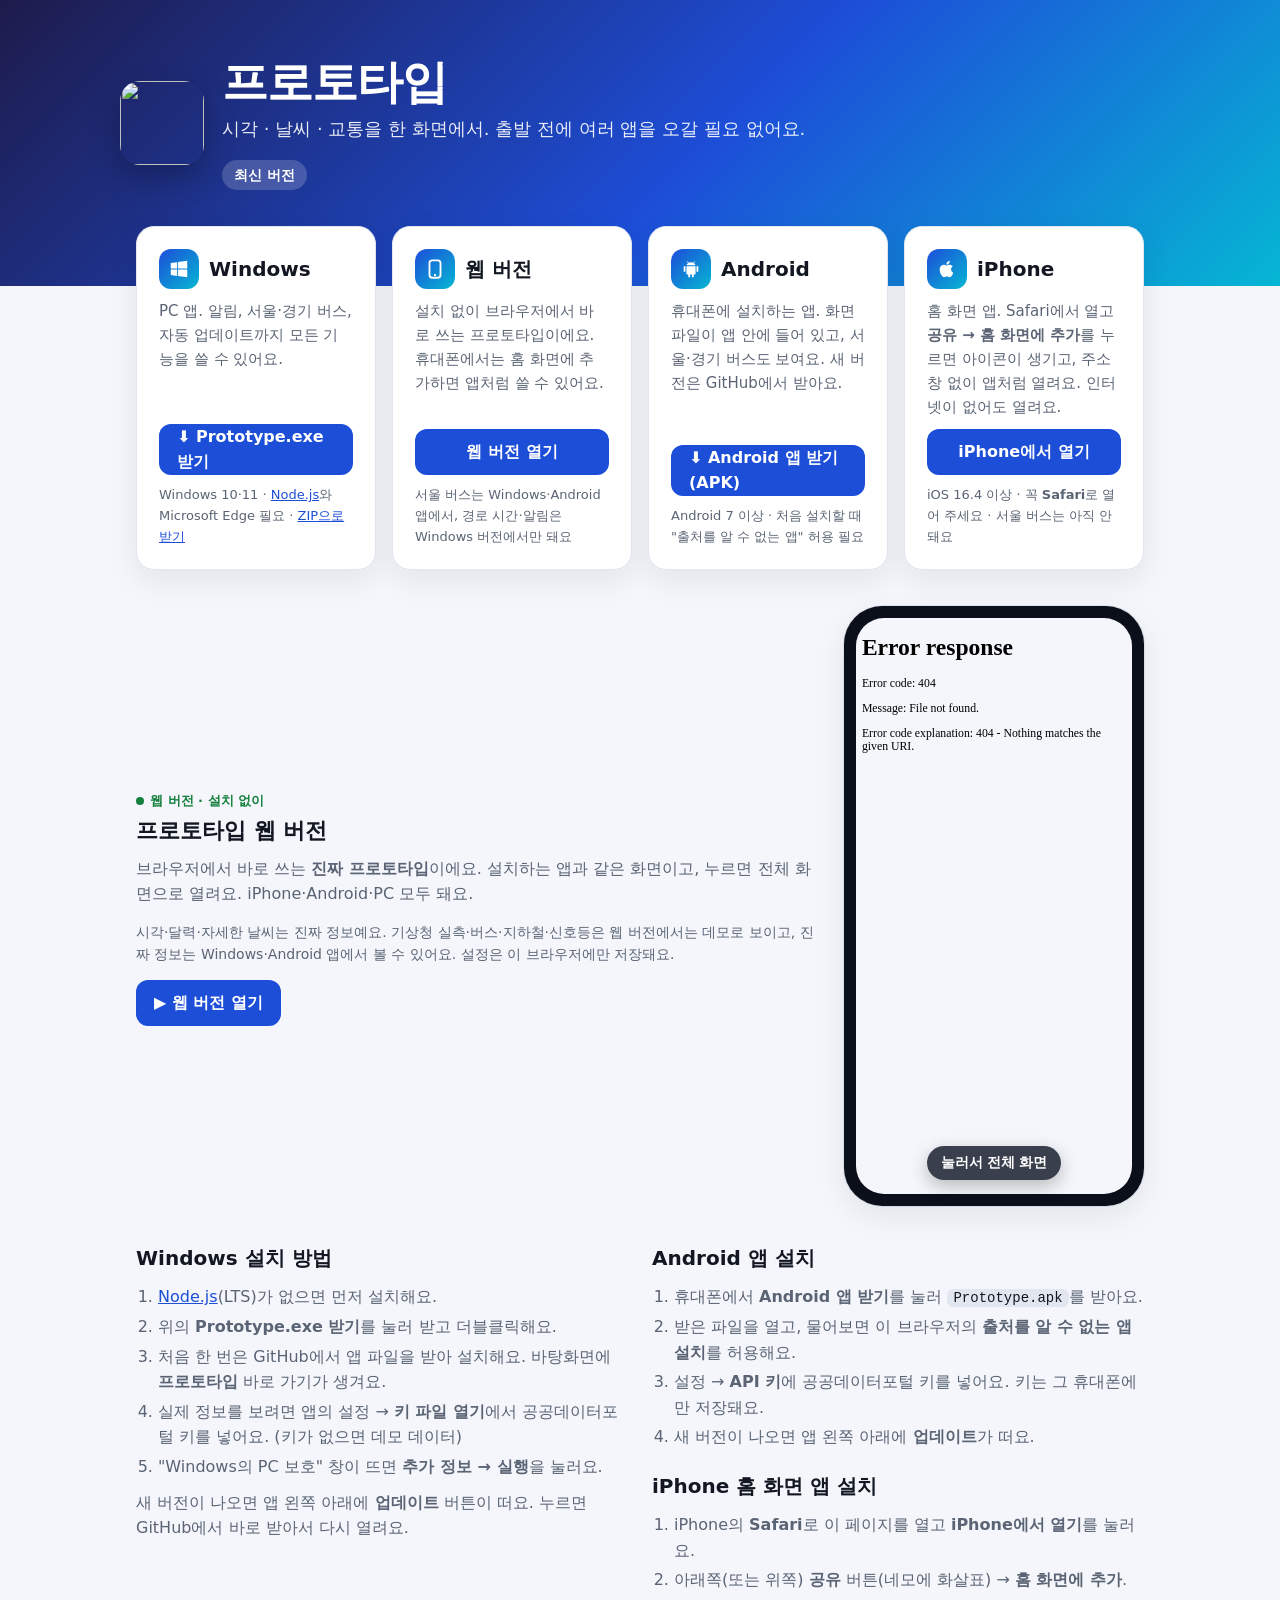
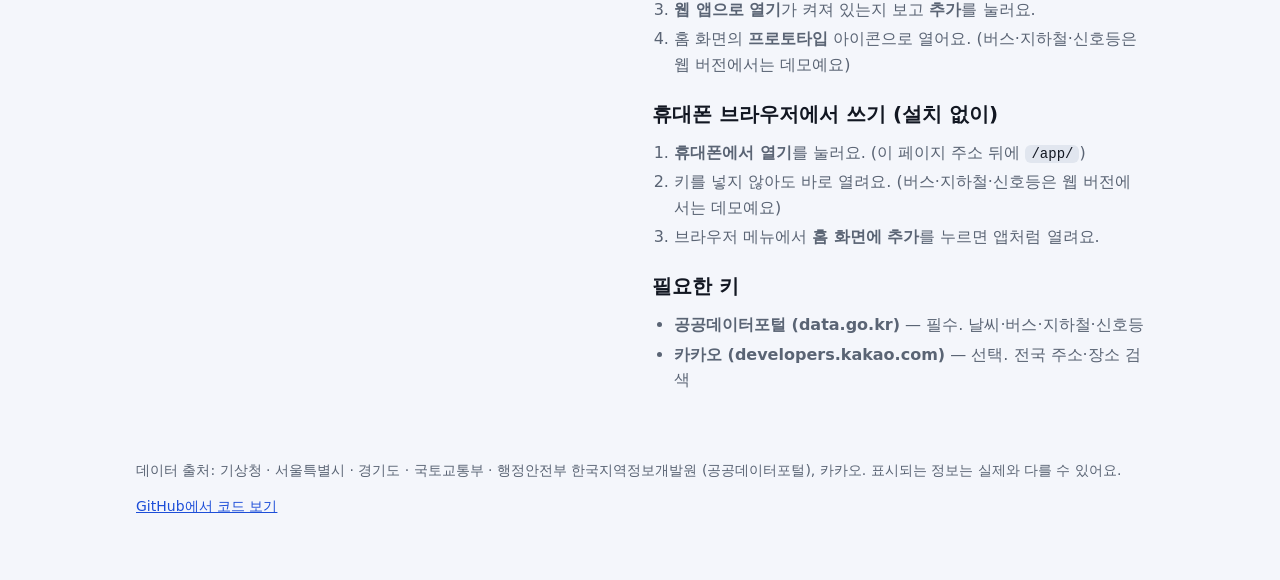
==== commit cc25b102: "1.8.2: 웹 버전에서 API 키 칸 숨김 (?keys 또는 버전 7번 누르기로 열기), 데모 표시에서 API 키 문구 삭제 Co-Authored-By: Claude Sonnet" ====
--- a/site/index.html
+++ b/site/index.html
@@ -120,7 +120,7 @@
         <span class="live">웹 버전 · 설치 없이</span>
         <h3 id="pv-title">프로토타입 웹 버전</h3>
         <p>브라우저에서 바로 쓰는 <b>진짜 프로토타입</b>이에요. 설치하는 앱과 같은 화면이고, 누르면 전체 화면으로 열려요. iPhone·Android·PC 모두 돼요.</p>
-        <p style="font-size:14px">설정은 이 브라우저에만 저장돼요. 실제 날씨·버스를 보려면 설정 → API 키에 공공데이터포털 키를 넣어 주세요. (키가 없으면 데모 데이터)</p>
+        <p style="font-size:14px">시각·달력·자세한 날씨는 진짜 정보예요. 기상청 실측·버스·지하철·신호등은 웹 버전에서는 데모로 보이고, 진짜 정보는 Windows·Android 앱에서 볼 수 있어요. 설정은 이 브라우저에만 저장돼요.</p>
         <a class="btn" href="app/" data-open-web>▶ 웹 버전 열기</a>
       </div>
       <div class="phone">
@@ -154,12 +154,12 @@
           <li>iPhone의 <b>Safari</b>로 이 페이지를 열고 <b>iPhone에서 열기</b>를 눌러요.</li>
           <li>아래쪽(또는 위쪽) <b>공유</b> 버튼(네모에 화살표) → <b>홈 화면에 추가</b>.</li>
           <li><b>웹 앱으로 열기</b>가 켜져 있는지 보고 <b>추가</b>를 눌러요.</li>
-          <li>홈 화면의 <b>프로토타입</b> 아이콘으로 열어요. 설정 → <b>API 키</b>에 공공데이터포털 키를 넣어요.</li>
+          <li>홈 화면의 <b>프로토타입</b> 아이콘으로 열어요. (버스·지하철·신호등은 웹 버전에서는 데모예요)</li>
         </ol>
         <h3 style="margin-top:20px">휴대폰 브라우저에서 쓰기 (설치 없이)</h3>
         <ol>
           <li><b>휴대폰에서 열기</b>를 눌러요. (이 페이지 주소 뒤에 <code>/app/</code>)</li>
-          <li>설정 → <b>API 키</b>에 공공데이터포털 키를 넣어요. 키는 그 휴대폰에만 저장돼요.</li>
+          <li>키를 넣지 않아도 바로 열려요. (버스·지하철·신호등은 웹 버전에서는 데모예요)</li>
           <li>브라우저 메뉴에서 <b>홈 화면에 추가</b>를 누르면 앱처럼 열려요.</li>
         </ol>
         <h3 style="margin-top:20px">필요한 키</h3>
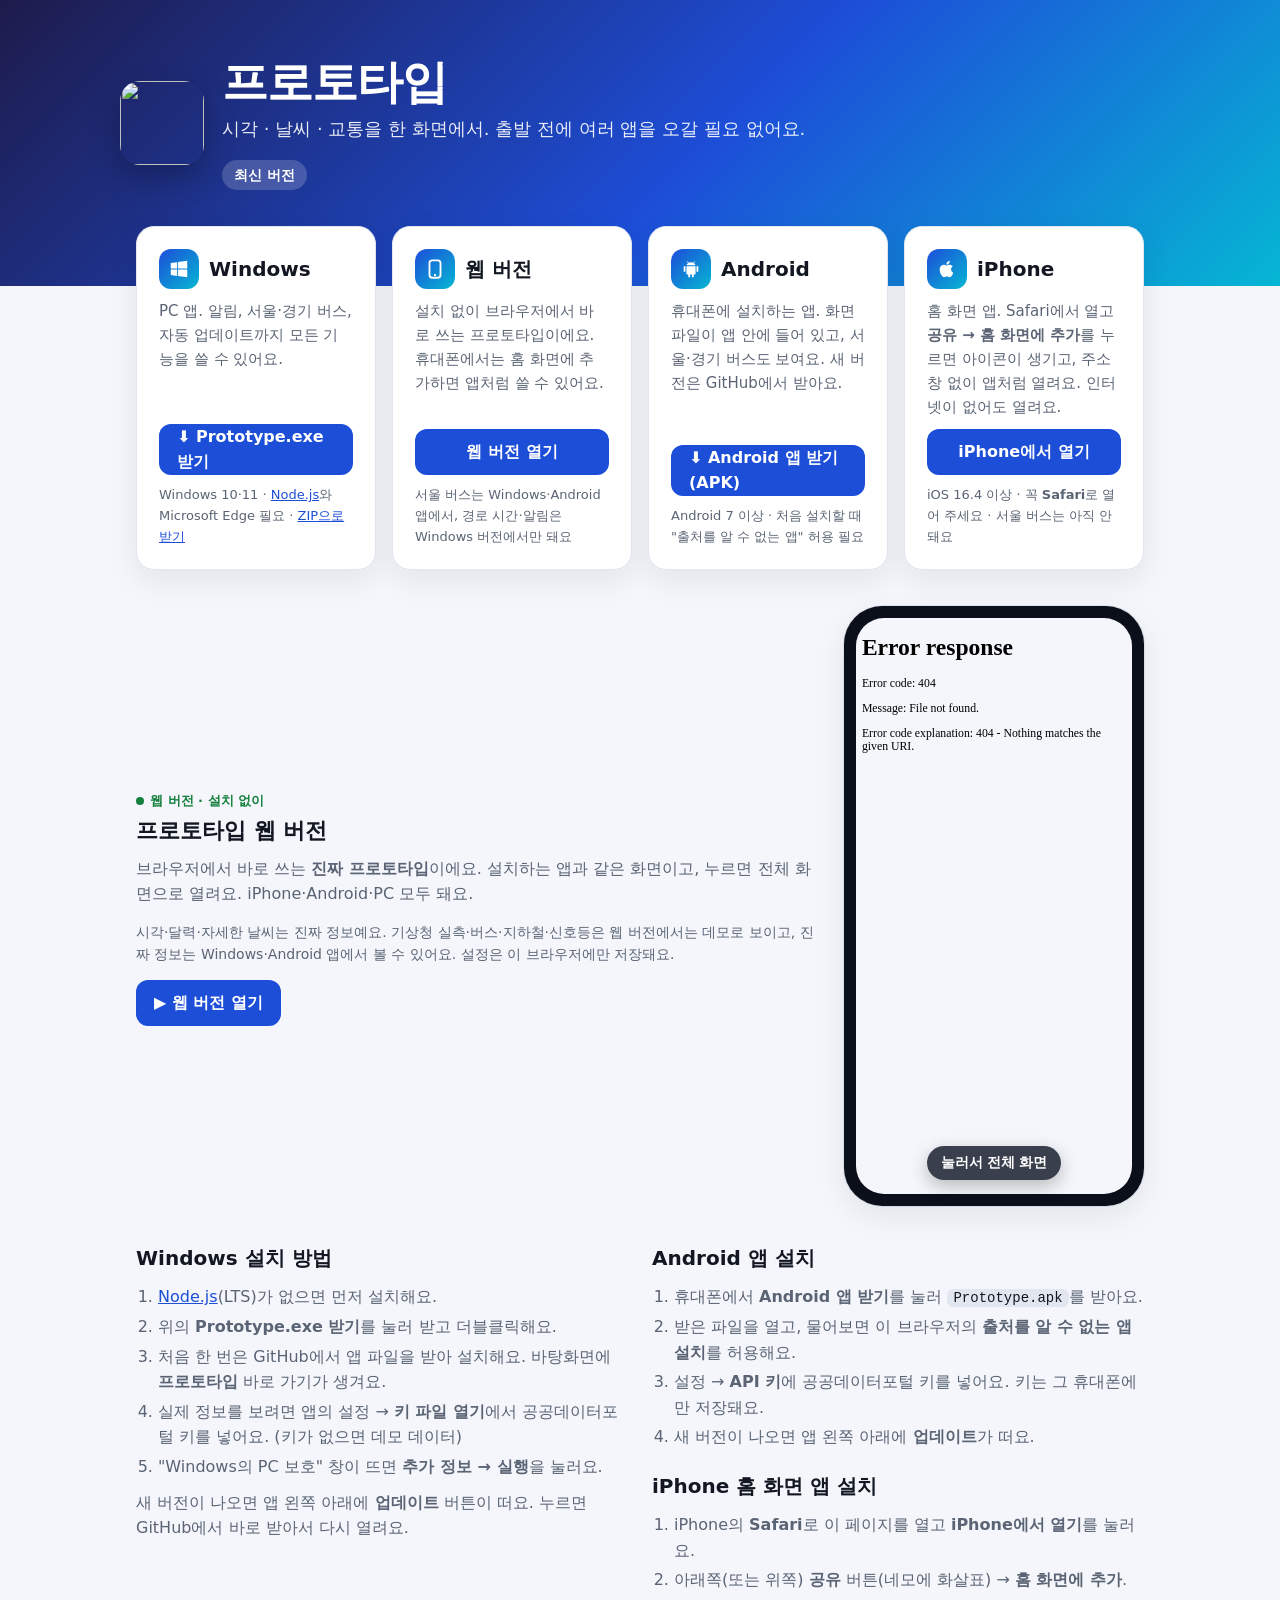
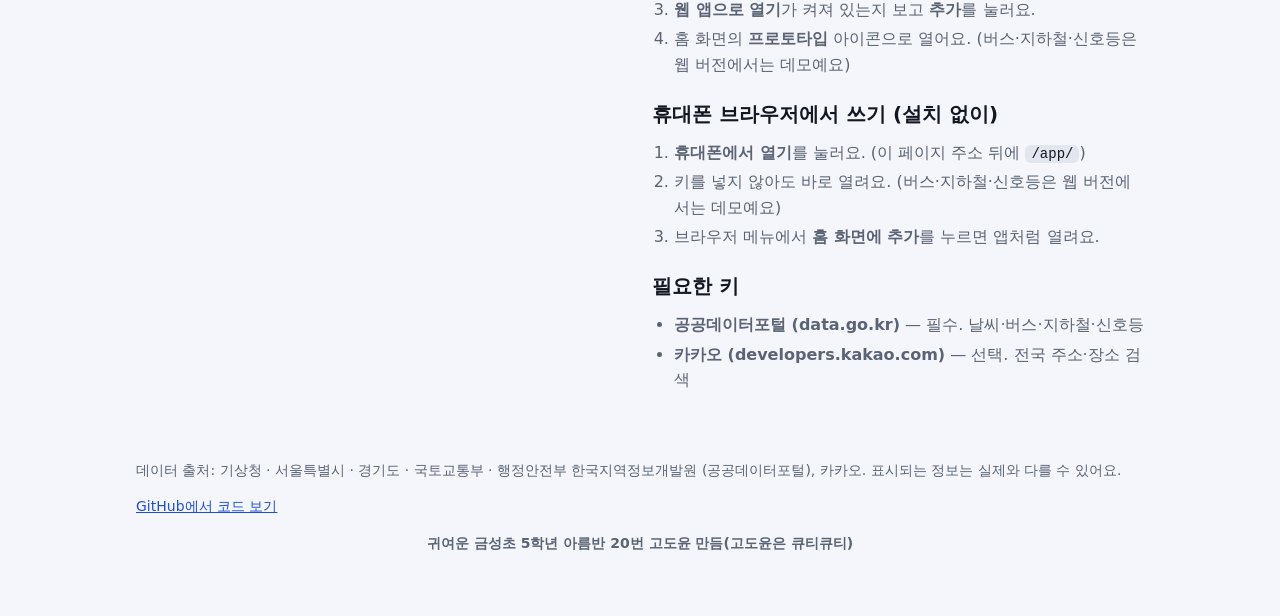
==== commit 999410f1: "1.9.1: 앱과 다운로드 페이지 맨 아래에 만든 사람 한 줄, README 1.9.0 설명 복구 Co-Authored-By: Claude Sonnet 5.5 <noreply@an" ====
--- a/site/index.html
+++ b/site/index.html
@@ -174,6 +174,7 @@
   <footer class="wrap">
     <p>데이터 출처: 기상청 · 서울특별시 · 경기도 · 국토교통부 · 행정안전부 한국지역정보개발원 (공공데이터포털), 카카오. 표시되는 정보는 실제와 다를 수 있어요.</p>
     <p><a href="https://github.com/Archenied/prototype">GitHub에서 코드 보기</a></p>
+    <p style="margin-top:14px;font-weight:700;text-align:center">귀여운 금성초 5학년 아름반 20번 고도윤 만듬(고도윤은 큐티큐티)</p>
   </footer>
 
   <div class="full" id="full" hidden role="dialog" aria-modal="true" aria-label="프로토타입 웹 버전 전체 화면">
